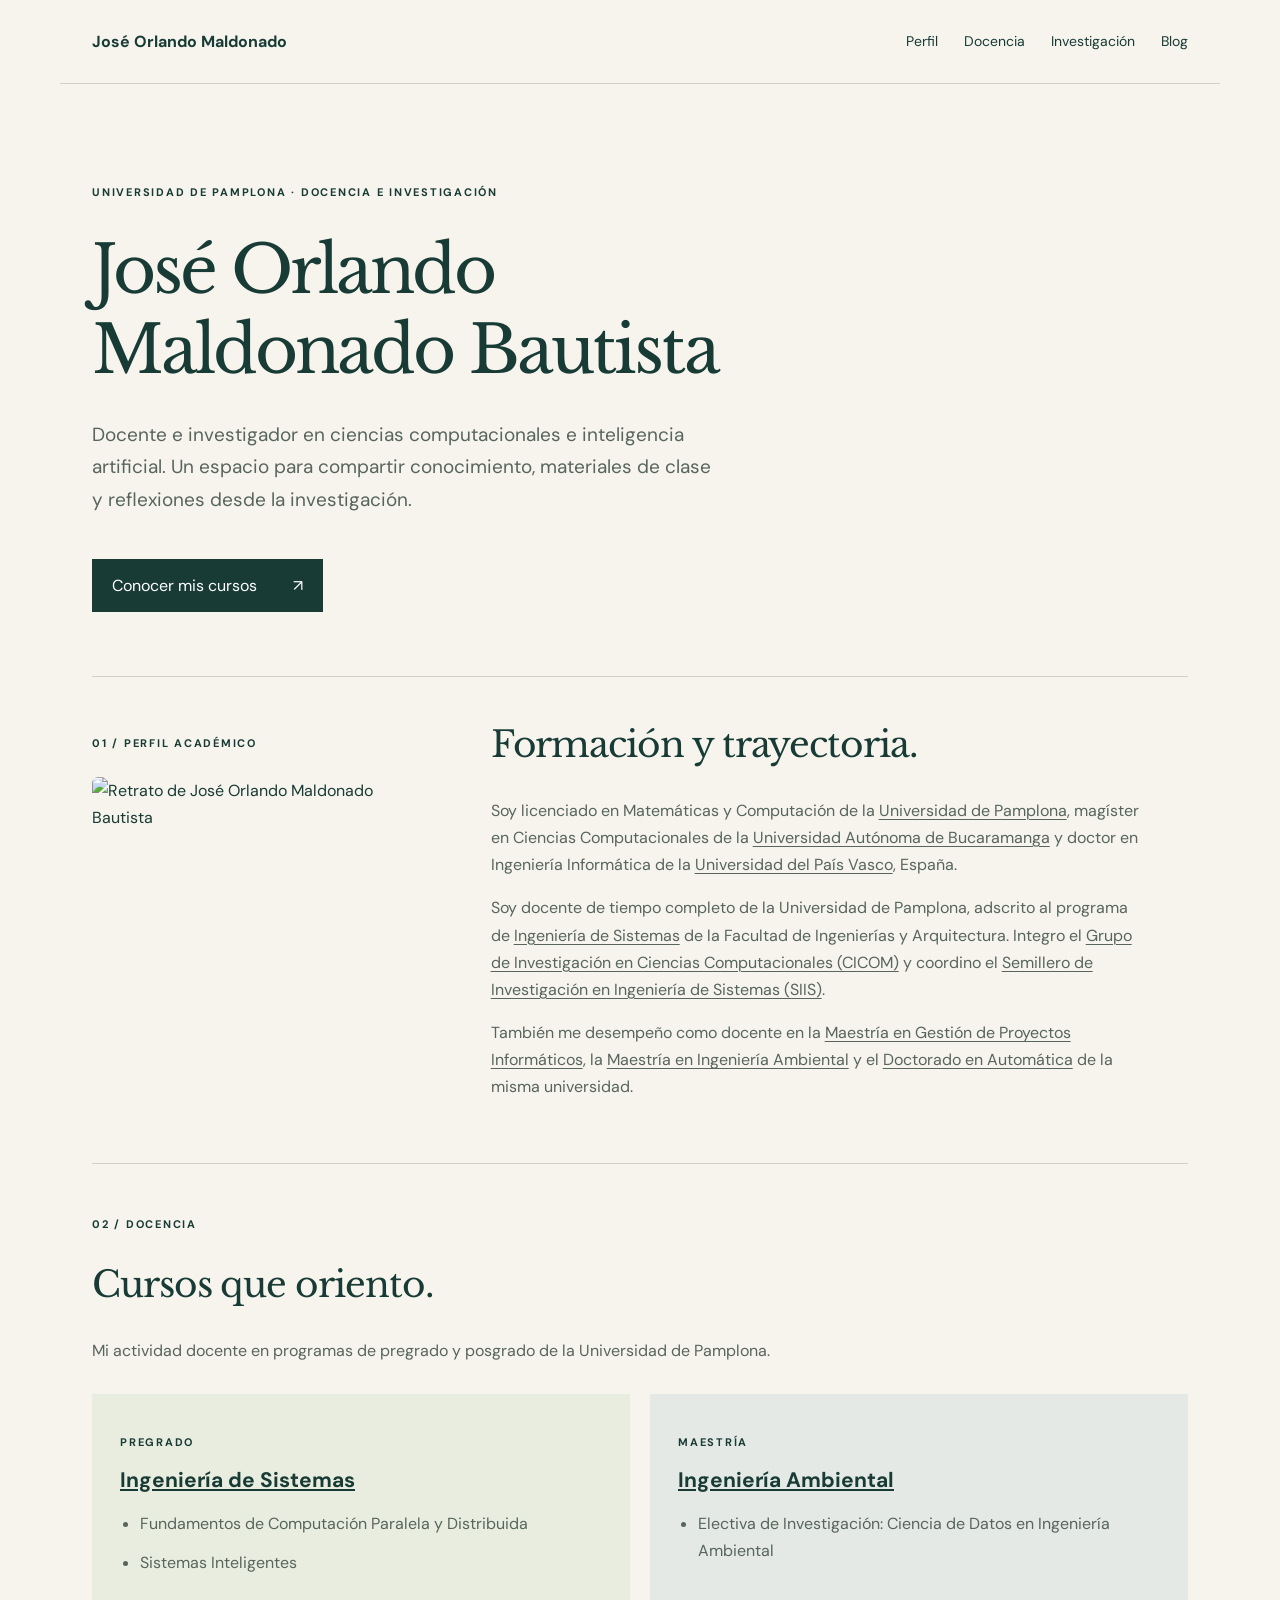
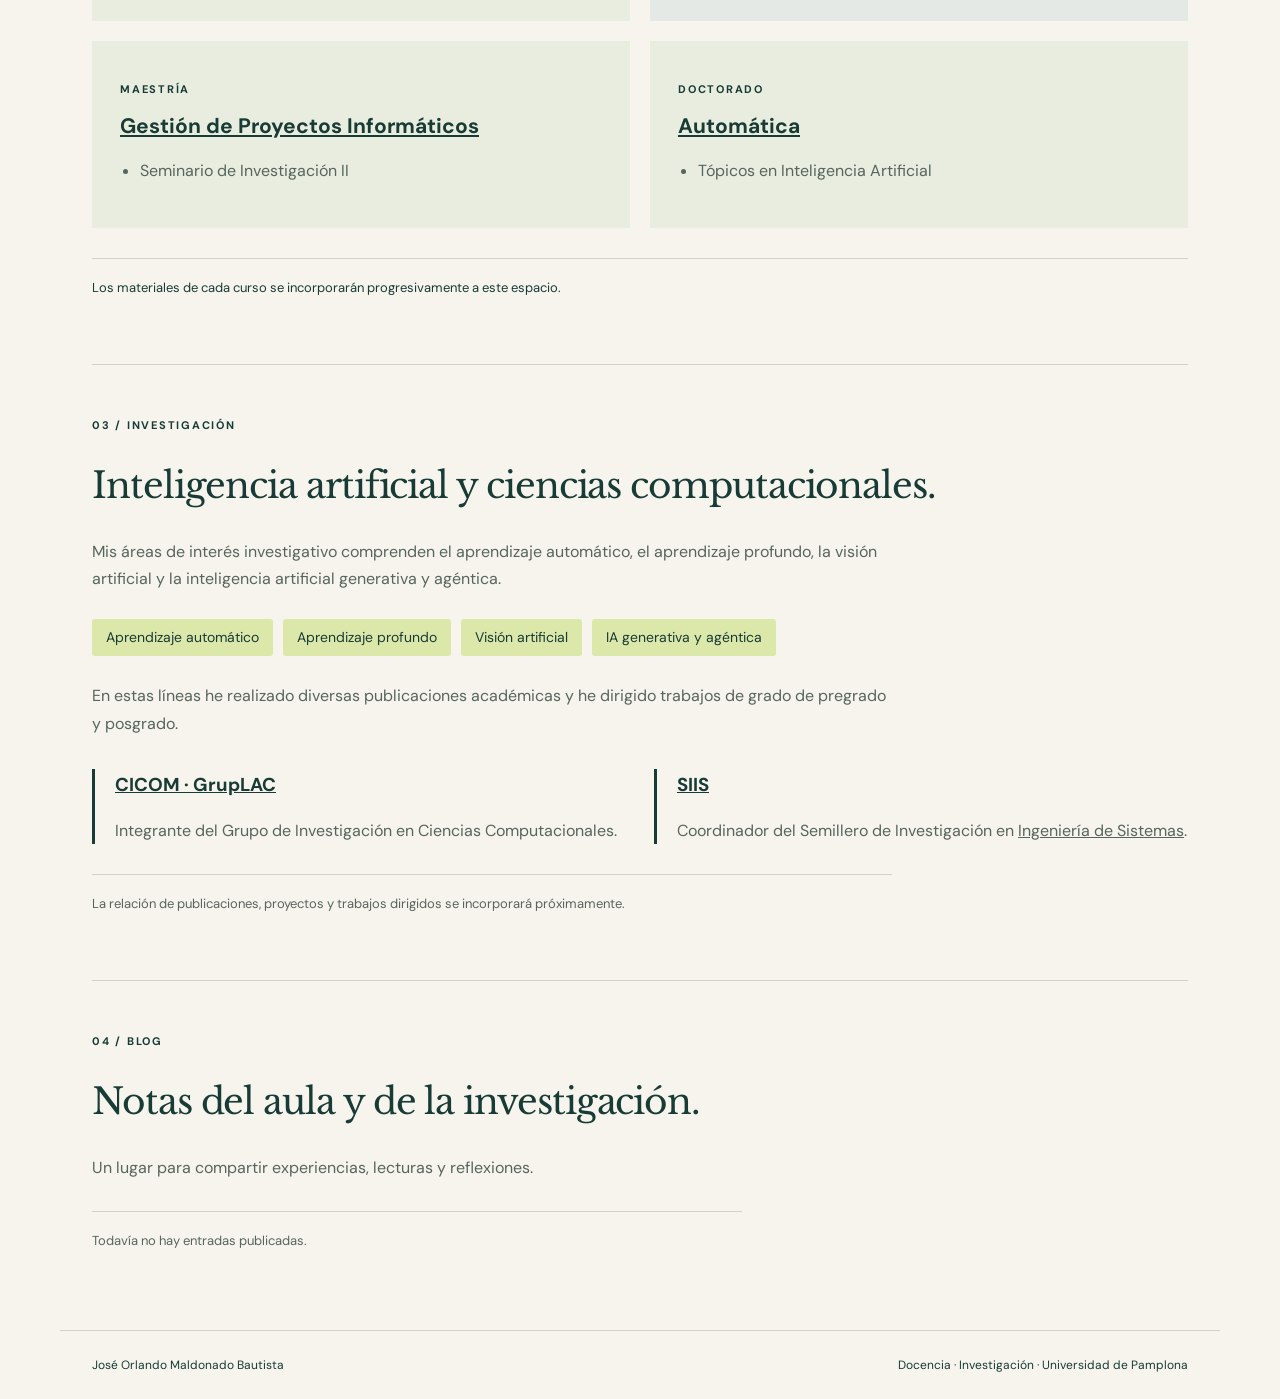
==== index.html @ c0c658d8 "Publicar versión inicial de la web académica" ====
<!doctype html>
<html lang="es">
<head>
  <meta charset="utf-8">
  <meta name="viewport" content="width=device-width, initial-scale=1">
  <meta name="description" content="José Orlando Maldonado Bautista. Docencia e investigación en ciencias computacionales e inteligencia artificial en la Universidad de Pamplona.">
  <title>José Orlando Maldonado Bautista · Docencia e investigación</title>
  <link rel="stylesheet" href="styles.css">
</head>
<body>
  <header class="top"><a class="brand" href="#inicio">José Orlando Maldonado</a><nav aria-label="Principal"><a href="#perfil">Perfil</a><a href="#docencia">Docencia</a><a href="#investigacion">Investigación</a><a href="#blog">Blog</a></nav></header>
  <main>
    <section class="hero" id="inicio">
      <p class="eyebrow">UNIVERSIDAD DE PAMPLONA · DOCENCIA E INVESTIGACIÓN</p>
      <h1>José Orlando<br>Maldonado Bautista</h1>
      <p class="intro">Docente e investigador en ciencias computacionales e inteligencia artificial. Un espacio para compartir conocimiento, materiales de clase y reflexiones desde la investigación.</p>
      <a class="button" href="#docencia">Conocer mis cursos <span aria-hidden="true">↗</span></a>
    </section>
    <section id="perfil" class="profile">
      <div class="profile-aside"><p class="eyebrow">01 / PERFIL ACADÉMICO</p><img class="portrait" src="assets/jose-orlando-maldonado.jpg" alt="Retrato de José Orlando Maldonado Bautista" width="360" height="360"></div>
      <div>
        <h2>Formación y trayectoria.</h2>
        <p>Soy licenciado en Matemáticas y Computación de la <a href="https://www.unipamplona.edu.co/">Universidad de Pamplona</a>, magíster en Ciencias Computacionales de la <a href="https://unab.edu.co/">Universidad Autónoma de Bucaramanga</a> y doctor en Ingeniería Informática de la <a href="https://www.ehu.eus/es/home">Universidad del País Vasco</a>, España.</p>
        <p>Soy docente de tiempo completo de la Universidad de Pamplona, adscrito al programa de <a href="https://www.unipamplona.edu.co/ingsistemas">Ingeniería de Sistemas</a> de la Facultad de Ingenierías y Arquitectura. Integro el <a href="https://scienti.minciencias.gov.co/gruplac/jsp/visualiza/visualizagr.jsp?nro=00000000002627">Grupo de Investigación en Ciencias Computacionales (CICOM)</a> y coordino el <a href="https://www.unipamplona.edu.co/unipamplona/portalIG/home_77/recursos/01general/09072024/02_semilleros_de_investigacion.jsp">Semillero de Investigación en Ingeniería de Sistemas (SIIS)</a>.</p>
        <p>También me desempeño como docente en la <a href="https://www.unipamplona.edu.co/unipamplona/portalIG/home_196/publicacion/publicado/index.htm">Maestría en Gestión de Proyectos Informáticos</a>, la <a href="https://www.unipamplona.edu.co/unipamplona/portalIG/home_140/publicacion/publicado/index.htm">Maestría en Ingeniería Ambiental</a> y el <a href="https://www.unipamplona.edu.co/doctoradoautomatica/">Doctorado en Automática</a> de la misma universidad.</p>
      </div>
    </section>
    <section id="docencia" class="teaching">
      <p class="eyebrow">02 / DOCENCIA</p>
      <h2>Cursos que oriento.</h2>
      <p class="section-intro">Mi actividad docente en programas de pregrado y posgrado de la Universidad de Pamplona.</p>
      <div class="course-grid">
        <article><p class="eyebrow">PREGRADO</p><h3><a href="https://www.unipamplona.edu.co/ingsistemas">Ingeniería de Sistemas</a></h3><ul><li>Fundamentos de Computación Paralela y Distribuida</li><li>Sistemas Inteligentes</li></ul></article>
        <article><p class="eyebrow">MAESTRÍA</p><h3><a href="https://www.unipamplona.edu.co/unipamplona/portalIG/home_140/publicacion/publicado/index.htm">Ingeniería Ambiental</a></h3><ul><li>Electiva de Investigación: Ciencia de Datos en Ingeniería Ambiental</li></ul></article>
        <article><p class="eyebrow">MAESTRÍA</p><h3><a href="https://www.unipamplona.edu.co/unipamplona/portalIG/home_196/publicacion/publicado/index.htm">Gestión de Proyectos Informáticos</a></h3><ul><li>Seminario de Investigación II</li></ul></article>
        <article><p class="eyebrow">DOCTORADO</p><h3><a href="https://www.unipamplona.edu.co/doctoradoautomatica/">Automática</a></h3><ul><li>Tópicos en Inteligencia Artificial</li></ul></article>
      </div>
      <p class="pending">Los materiales de cada curso se incorporarán progresivamente a este espacio.</p>
    </section>
    <section id="investigacion" class="research">
      <p class="eyebrow">03 / INVESTIGACIÓN</p>
      <h2>Inteligencia artificial y ciencias computacionales.</h2>
      <p class="section-intro">Mis áreas de interés investigativo comprenden el aprendizaje automático, el aprendizaje profundo, la visión artificial y la inteligencia artificial generativa y agéntica.</p>
      <ul class="topics" aria-label="Áreas de interés"><li>Aprendizaje automático</li><li>Aprendizaje profundo</li><li>Visión artificial</li><li>IA generativa y agéntica</li></ul>
      <p>En estas líneas he realizado diversas publicaciones académicas y he dirigido trabajos de grado de pregrado y posgrado.</p>
      <div class="research-groups"><div><h3><a href="https://scienti.minciencias.gov.co/gruplac/jsp/visualiza/visualizagr.jsp?nro=00000000002627">CICOM · GrupLAC</a></h3><p>Integrante del Grupo de Investigación en Ciencias Computacionales.</p></div><div><h3><a href="https://www.unipamplona.edu.co/unipamplona/portalIG/home_77/recursos/01general/09072024/02_semilleros_de_investigacion.jsp">SIIS</a></h3><p>Coordinador del Semillero de Investigación en <a href="https://www.unipamplona.edu.co/ingsistemas">Ingeniería de Sistemas</a>.</p></div></div>
      <p class="pending">La relación de publicaciones, proyectos y trabajos dirigidos se incorporará próximamente.</p>
    </section>
    <section id="blog" class="journal"><p class="eyebrow">04 / BLOG</p><h2>Notas del aula y de la investigación.</h2><p>Un lugar para compartir experiencias, lecturas y reflexiones.</p><p class="pending">Todavía no hay entradas publicadas.</p></section>
  </main>
  <footer>José Orlando Maldonado Bautista <span>Docencia · Investigación · Universidad de Pamplona</span></footer>
</body>
</html>
---- styles.css ----
@import url('https://fonts.googleapis.com/css2?family=DM+Sans:wght@400;500;600;700&family=Libre+Baskerville:wght@400;700&display=swap');
:root{color-scheme:light;--paper:#f6f4ed;--ink:#183b36;--muted:#57655d;--line:#ced3c7;--accent:#dce8aa}*{box-sizing:border-box}html{scroll-behavior:smooth;scroll-padding-top:2rem}body{margin:0;background:var(--paper);color:var(--ink);font-family:'DM Sans',sans-serif;line-height:1.7}.top,main,footer{max-width:1160px;margin:auto}.top{padding:28px 32px;display:flex;justify-content:space-between;align-items:center;border-bottom:1px solid var(--line);gap:24px}.brand{font-weight:700;text-decoration:none}a{color:inherit}nav{display:flex;gap:26px;flex-wrap:wrap}nav a{text-decoration:none;font-size:14px}nav a:hover{text-decoration:underline}main{padding:0 32px}.hero{padding:88px 0 64px;max-width:920px}.eyebrow{font-size:11px;letter-spacing:.16em;font-weight:700}h1,h2{font-family:'Libre Baskerville',Georgia,serif;font-weight:400;line-height:1.22}h1{font-size:clamp(38px,5.5vw,66px);letter-spacing:-.045em;margin:28px 0}h2{font-size:clamp(25px,3vw,36px);letter-spacing:-.03em}.intro{max-width:620px;font-size:19px;color:var(--muted)}.button{display:inline-flex;gap:36px;background:var(--ink);color:white;padding:13px 20px;text-decoration:none;margin-top:24px}.button:hover{background:#2e584b}.draft{font-size:12px;color:var(--muted);margin-top:28px}.profile{display:grid;grid-template-columns:1fr 2fr;gap:50px;border-top:1px solid var(--line);padding:46px 0}.profile h2{margin-top:0}.profile p:not(.eyebrow),article p:not(.eyebrow),.journal>p:not(.eyebrow){color:var(--muted);max-width:650px}.areas{display:grid;grid-template-columns:1fr 1fr;gap:24px;padding:18px 0 52px}article{padding:32px;background:#e9eddf;scroll-margin-top:24px}article:nth-child(2){background:#e4e9e5}.pending{font-size:13px;border-top:1px solid var(--line);padding-top:18px;margin-top:30px}.journal{border-top:1px solid var(--line);padding:40px 0 64px}footer{padding:24px 32px;border-top:1px solid var(--line);font-size:12px;display:flex;justify-content:space-between;gap:20px}a:focus-visible{outline:3px solid #8f9e45;outline-offset:5px}@media(max-width:650px){.top{align-items:flex-start;flex-direction:column;padding:22px}main{padding:0 22px}nav{gap:18px}.hero{padding:50px 0}.profile,.areas{grid-template-columns:1fr;gap:20px}.profile{padding:30px 0}.profile h2{margin-top:0}article{padding:25px}footer{padding:22px;flex-direction:column}}

.teaching,.research{border-top:1px solid var(--line);padding:40px 0 52px}.section-intro{max-width:760px;color:var(--muted)}.course-grid{display:grid;grid-template-columns:1fr 1fr;gap:20px;margin-top:30px}.course-grid article{padding:28px}.course-grid h3{font-size:21px;line-height:1.35;margin:14px 0}.course-grid ul{padding-left:20px;color:var(--muted)}.course-grid li+li{margin-top:12px}.topics{display:flex;flex-wrap:wrap;gap:10px;list-style:none;padding:0;margin:26px 0}.topics li{padding:7px 14px;background:var(--accent);font-size:14px;border-radius:3px}.research>p:not(.eyebrow){color:var(--muted);max-width:800px}.research-groups{display:grid;grid-template-columns:1fr 1fr;gap:28px;margin-top:32px}.research-groups>div{border-left:3px solid var(--ink);padding-left:20px}.research-groups h3{margin:0}.research-groups p{color:var(--muted);margin-bottom:0}@media(max-width:650px){.course-grid,.research-groups{grid-template-columns:1fr}.course-grid article{padding:24px}}@media(prefers-reduced-motion:reduce){html{scroll-behavior:auto}}

.portrait{display:block;width:100%;max-width:300px;height:auto;aspect-ratio:1;object-fit:cover;border-radius:6px;margin-top:24px}.profile a{text-decoration-thickness:1px;text-underline-offset:3px}.profile a:hover{color:#52652c}@media(max-width:650px){.portrait{max-width:240px}}
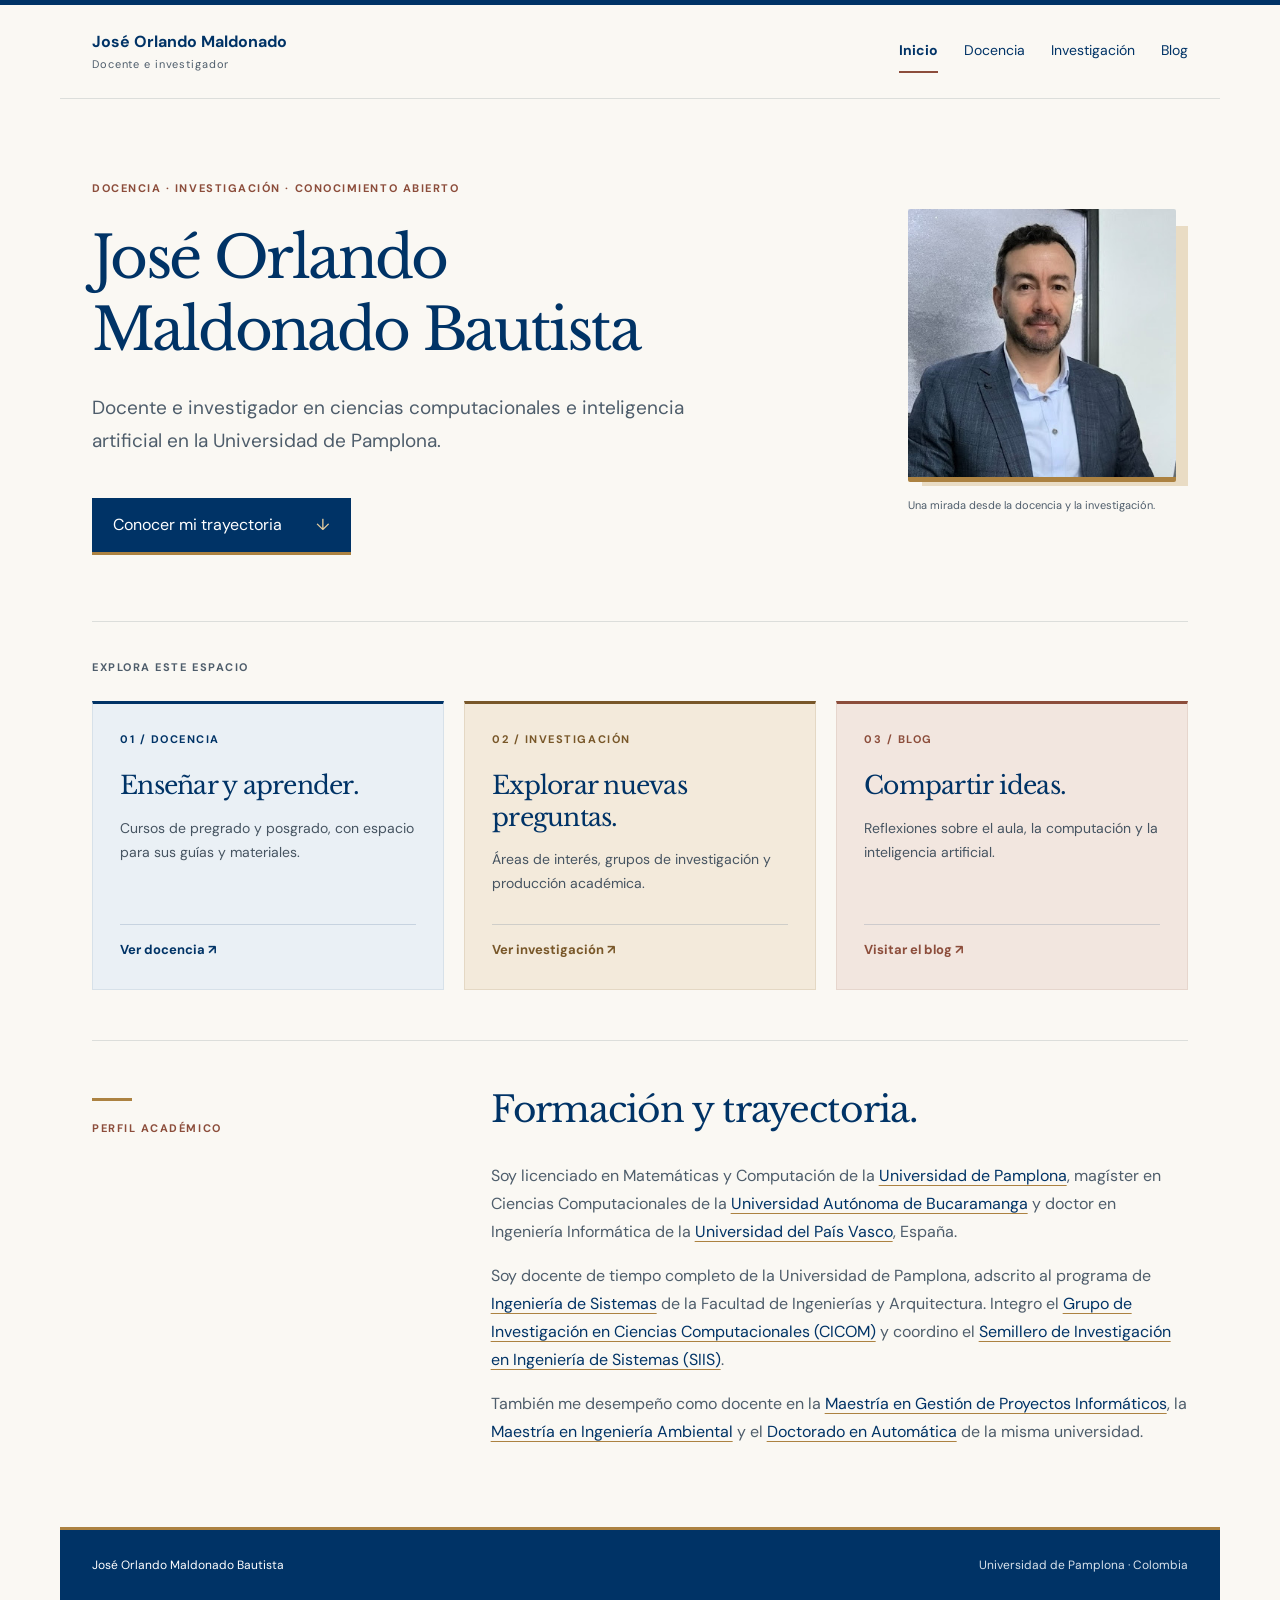
==== commit c1e7a0ef: "Publicar diseño académico azul y páginas de docencia, investigación y blog" ====
--- a/index.html
+++ b/index.html
@@ -1,56 +1,9 @@
-<!doctype html>
-<html lang="es">
-<head>
-  <meta charset="utf-8">
-  <meta name="viewport" content="width=device-width, initial-scale=1">
-  <meta name="description" content="José Orlando Maldonado Bautista. Docencia e investigación en ciencias computacionales e inteligencia artificial en la Universidad de Pamplona.">
-  <title>José Orlando Maldonado Bautista · Docencia e investigación</title>
-  <link rel="stylesheet" href="styles.css">
-</head>
-<body>
-  <header class="top"><a class="brand" href="#inicio">José Orlando Maldonado</a><nav aria-label="Principal"><a href="#perfil">Perfil</a><a href="#docencia">Docencia</a><a href="#investigacion">Investigación</a><a href="#blog">Blog</a></nav></header>
-  <main>
-    <section class="hero" id="inicio">
-      <p class="eyebrow">UNIVERSIDAD DE PAMPLONA · DOCENCIA E INVESTIGACIÓN</p>
-      <h1>José Orlando<br>Maldonado Bautista</h1>
-      <p class="intro">Docente e investigador en ciencias computacionales e inteligencia artificial. Un espacio para compartir conocimiento, materiales de clase y reflexiones desde la investigación.</p>
-      <a class="button" href="#docencia">Conocer mis cursos <span aria-hidden="true">↗</span></a>
-    </section>
-    <section id="perfil" class="profile">
-      <div class="profile-aside"><p class="eyebrow">01 / PERFIL ACADÉMICO</p><img class="portrait" src="assets/jose-orlando-maldonado.jpg" alt="Retrato de José Orlando Maldonado Bautista" width="360" height="360"></div>
+<!doctype html><html lang="es"><head><meta charset="utf-8"><meta name="viewport" content="width=device-width, initial-scale=1"><meta name="description" content="Inicio - José Orlando Maldonado Bautista, Universidad de Pamplona."><title>Inicio · José Orlando Maldonado Bautista</title><link rel="stylesheet" href="styles.css"></head><body><a class="skip" href="#contenido">Saltar al contenido</a><header class="top"><a class="brand" href="index.html">José Orlando Maldonado<span>Docente e investigador</span></a><nav aria-label="Principal"><a href="index.html" aria-current="page">Inicio</a><a href="docencia.html">Docencia</a><a href="investigacion.html">Investigación</a><a href="blog.html">Blog</a></nav></header><main id="contenido"><section class="home-hero"><div><p class="eyebrow">DOCENCIA · INVESTIGACIÓN · CONOCIMIENTO ABIERTO</p><h1>José Orlando<br>Maldonado Bautista</h1><p class="intro">Docente e investigador en ciencias computacionales e inteligencia artificial en la Universidad de Pamplona.</p><a class="button" href="#perfil">Conocer mi trayectoria <span aria-hidden="true">↓</span></a></div><figure class="hero-photo"><img src="assets/jose-orlando-maldonado.jpg" width="360" height="360" alt="José Orlando Maldonado Bautista"><figcaption>Una mirada desde la docencia y la investigación.</figcaption></figure></section><section class="explore"><p class="eyebrow">EXPLORA ESTE ESPACIO</p><div class="entry-grid"><a class="entry-card" href="docencia.html"><span class="eyebrow">01 / DOCENCIA</span><h2>Enseñar y aprender.</h2><p>Cursos de pregrado y posgrado, con espacio para sus guías y materiales.</p><span class="card-link">Ver docencia ↗</span></a><a class="entry-card" href="investigacion.html"><span class="eyebrow">02 / INVESTIGACIÓN</span><h2>Explorar nuevas preguntas.</h2><p>Áreas de interés, grupos de investigación y producción académica.</p><span class="card-link">Ver investigación ↗</span></a><a class="entry-card" href="blog.html"><span class="eyebrow">03 / BLOG</span><h2>Compartir ideas.</h2><p>Reflexiones sobre el aula, la computación y la inteligencia artificial.</p><span class="card-link">Visitar el blog ↗</span></a></div></section><section id="perfil" class="profile">
+      <p class="eyebrow">PERFIL ACADÉMICO</p>
       <div>
         <h2>Formación y trayectoria.</h2>
         <p>Soy licenciado en Matemáticas y Computación de la <a href="https://www.unipamplona.edu.co/">Universidad de Pamplona</a>, magíster en Ciencias Computacionales de la <a href="https://unab.edu.co/">Universidad Autónoma de Bucaramanga</a> y doctor en Ingeniería Informática de la <a href="https://www.ehu.eus/es/home">Universidad del País Vasco</a>, España.</p>
         <p>Soy docente de tiempo completo de la Universidad de Pamplona, adscrito al programa de <a href="https://www.unipamplona.edu.co/ingsistemas">Ingeniería de Sistemas</a> de la Facultad de Ingenierías y Arquitectura. Integro el <a href="https://scienti.minciencias.gov.co/gruplac/jsp/visualiza/visualizagr.jsp?nro=00000000002627">Grupo de Investigación en Ciencias Computacionales (CICOM)</a> y coordino el <a href="https://www.unipamplona.edu.co/unipamplona/portalIG/home_77/recursos/01general/09072024/02_semilleros_de_investigacion.jsp">Semillero de Investigación en Ingeniería de Sistemas (SIIS)</a>.</p>
         <p>También me desempeño como docente en la <a href="https://www.unipamplona.edu.co/unipamplona/portalIG/home_196/publicacion/publicado/index.htm">Maestría en Gestión de Proyectos Informáticos</a>, la <a href="https://www.unipamplona.edu.co/unipamplona/portalIG/home_140/publicacion/publicado/index.htm">Maestría en Ingeniería Ambiental</a> y el <a href="https://www.unipamplona.edu.co/doctoradoautomatica/">Doctorado en Automática</a> de la misma universidad.</p>
       </div>
-    </section>
-    <section id="docencia" class="teaching">
-      <p class="eyebrow">02 / DOCENCIA</p>
-      <h2>Cursos que oriento.</h2>
-      <p class="section-intro">Mi actividad docente en programas de pregrado y posgrado de la Universidad de Pamplona.</p>
-      <div class="course-grid">
-        <article><p class="eyebrow">PREGRADO</p><h3><a href="https://www.unipamplona.edu.co/ingsistemas">Ingeniería de Sistemas</a></h3><ul><li>Fundamentos de Computación Paralela y Distribuida</li><li>Sistemas Inteligentes</li></ul></article>
-        <article><p class="eyebrow">MAESTRÍA</p><h3><a href="https://www.unipamplona.edu.co/unipamplona/portalIG/home_140/publicacion/publicado/index.htm">Ingeniería Ambiental</a></h3><ul><li>Electiva de Investigación: Ciencia de Datos en Ingeniería Ambiental</li></ul></article>
-        <article><p class="eyebrow">MAESTRÍA</p><h3><a href="https://www.unipamplona.edu.co/unipamplona/portalIG/home_196/publicacion/publicado/index.htm">Gestión de Proyectos Informáticos</a></h3><ul><li>Seminario de Investigación II</li></ul></article>
-        <article><p class="eyebrow">DOCTORADO</p><h3><a href="https://www.unipamplona.edu.co/doctoradoautomatica/">Automática</a></h3><ul><li>Tópicos en Inteligencia Artificial</li></ul></article>
-      </div>
-      <p class="pending">Los materiales de cada curso se incorporarán progresivamente a este espacio.</p>
-    </section>
-    <section id="investigacion" class="research">
-      <p class="eyebrow">03 / INVESTIGACIÓN</p>
-      <h2>Inteligencia artificial y ciencias computacionales.</h2>
-      <p class="section-intro">Mis áreas de interés investigativo comprenden el aprendizaje automático, el aprendizaje profundo, la visión artificial y la inteligencia artificial generativa y agéntica.</p>
-      <ul class="topics" aria-label="Áreas de interés"><li>Aprendizaje automático</li><li>Aprendizaje profundo</li><li>Visión artificial</li><li>IA generativa y agéntica</li></ul>
-      <p>En estas líneas he realizado diversas publicaciones académicas y he dirigido trabajos de grado de pregrado y posgrado.</p>
-      <div class="research-groups"><div><h3><a href="https://scienti.minciencias.gov.co/gruplac/jsp/visualiza/visualizagr.jsp?nro=00000000002627">CICOM · GrupLAC</a></h3><p>Integrante del Grupo de Investigación en Ciencias Computacionales.</p></div><div><h3><a href="https://www.unipamplona.edu.co/unipamplona/portalIG/home_77/recursos/01general/09072024/02_semilleros_de_investigacion.jsp">SIIS</a></h3><p>Coordinador del Semillero de Investigación en <a href="https://www.unipamplona.edu.co/ingsistemas">Ingeniería de Sistemas</a>.</p></div></div>
-      <p class="pending">La relación de publicaciones, proyectos y trabajos dirigidos se incorporará próximamente.</p>
-    </section>
-    <section id="blog" class="journal"><p class="eyebrow">04 / BLOG</p><h2>Notas del aula y de la investigación.</h2><p>Un lugar para compartir experiencias, lecturas y reflexiones.</p><p class="pending">Todavía no hay entradas publicadas.</p></section>
-  </main>
-  <footer>José Orlando Maldonado Bautista <span>Docencia · Investigación · Universidad de Pamplona</span></footer>
-</body>
-</html>
-
-
-
+    </section></main><footer><span>José Orlando Maldonado Bautista</span><span>Universidad de Pamplona · Colombia</span></footer></body></html>
--- a/styles.css
+++ b/styles.css
@@ -1,6 +1,89 @@
 @import url('https://fonts.googleapis.com/css2?family=DM+Sans:wght@400;500;600;700&family=Libre+Baskerville:wght@400;700&display=swap');
-:root{color-scheme:light;--paper:#f6f4ed;--ink:#183b36;--muted:#57655d;--line:#ced3c7;--accent:#dce8aa}*{box-sizing:border-box}html{scroll-behavior:smooth;scroll-padding-top:2rem}body{margin:0;background:var(--paper);color:var(--ink);font-family:'DM Sans',sans-serif;line-height:1.7}.top,main,footer{max-width:1160px;margin:auto}.top{padding:28px 32px;display:flex;justify-content:space-between;align-items:center;border-bottom:1px solid var(--line);gap:24px}.brand{font-weight:700;text-decoration:none}a{color:inherit}nav{display:flex;gap:26px;flex-wrap:wrap}nav a{text-decoration:none;font-size:14px}nav a:hover{text-decoration:underline}main{padding:0 32px}.hero{padding:88px 0 64px;max-width:920px}.eyebrow{font-size:11px;letter-spacing:.16em;font-weight:700}h1,h2{font-family:'Libre Baskerville',Georgia,serif;font-weight:400;line-height:1.22}h1{font-size:clamp(38px,5.5vw,66px);letter-spacing:-.045em;margin:28px 0}h2{font-size:clamp(25px,3vw,36px);letter-spacing:-.03em}.intro{max-width:620px;font-size:19px;color:var(--muted)}.button{display:inline-flex;gap:36px;background:var(--ink);color:white;padding:13px 20px;text-decoration:none;margin-top:24px}.button:hover{background:#2e584b}.draft{font-size:12px;color:var(--muted);margin-top:28px}.profile{display:grid;grid-template-columns:1fr 2fr;gap:50px;border-top:1px solid var(--line);padding:46px 0}.profile h2{margin-top:0}.profile p:not(.eyebrow),article p:not(.eyebrow),.journal>p:not(.eyebrow){color:var(--muted);max-width:650px}.areas{display:grid;grid-template-columns:1fr 1fr;gap:24px;padding:18px 0 52px}article{padding:32px;background:#e9eddf;scroll-margin-top:24px}article:nth-child(2){background:#e4e9e5}.pending{font-size:13px;border-top:1px solid var(--line);padding-top:18px;margin-top:30px}.journal{border-top:1px solid var(--line);padding:40px 0 64px}footer{padding:24px 32px;border-top:1px solid var(--line);font-size:12px;display:flex;justify-content:space-between;gap:20px}a:focus-visible{outline:3px solid #8f9e45;outline-offset:5px}@media(max-width:650px){.top{align-items:flex-start;flex-direction:column;padding:22px}main{padding:0 22px}nav{gap:18px}.hero{padding:50px 0}.profile,.areas{grid-template-columns:1fr;gap:20px}.profile{padding:30px 0}.profile h2{margin-top:0}article{padding:25px}footer{padding:22px;flex-direction:column}}
-
-.teaching,.research{border-top:1px solid var(--line);padding:40px 0 52px}.section-intro{max-width:760px;color:var(--muted)}.course-grid{display:grid;grid-template-columns:1fr 1fr;gap:20px;margin-top:30px}.course-grid article{padding:28px}.course-grid h3{font-size:21px;line-height:1.35;margin:14px 0}.course-grid ul{padding-left:20px;color:var(--muted)}.course-grid li+li{margin-top:12px}.topics{display:flex;flex-wrap:wrap;gap:10px;list-style:none;padding:0;margin:26px 0}.topics li{padding:7px 14px;background:var(--accent);font-size:14px;border-radius:3px}.research>p:not(.eyebrow){color:var(--muted);max-width:800px}.research-groups{display:grid;grid-template-columns:1fr 1fr;gap:28px;margin-top:32px}.research-groups>div{border-left:3px solid var(--ink);padding-left:20px}.research-groups h3{margin:0}.research-groups p{color:var(--muted);margin-bottom:0}@media(max-width:650px){.course-grid,.research-groups{grid-template-columns:1fr}.course-grid article{padding:24px}}@media(prefers-reduced-motion:reduce){html{scroll-behavior:auto}}
-
-.portrait{display:block;width:100%;max-width:300px;height:auto;aspect-ratio:1;object-fit:cover;border-radius:6px;margin-top:24px}.profile a{text-decoration-thickness:1px;text-underline-offset:3px}.profile a:hover{color:#52652c}@media(max-width:650px){.portrait{max-width:240px}}
+:root{color-scheme:light;--paper:#faf8f3;--ink:#003366;--muted:#4e5d6b;--line:#dcdedb;--accent:#efe4ce;--gold:#ac8241;--terracotta:#8c4d3b;--surface:#ffffff;--pale-blue:#eaf0f5;--pale-sand:#f3eadb;--pale-clay:#f2e6df}
+*{box-sizing:border-box}
+html{scroll-behavior:smooth;scroll-padding-top:28px}
+body{margin:0;background:var(--paper);color:var(--ink);font-family:'DM Sans',sans-serif;line-height:1.75;border-top:5px solid var(--ink)}
+.top,main,footer{max-width:1160px;margin:auto}
+.top{padding:25px 32px;display:flex;justify-content:space-between;align-items:center;gap:28px;border-bottom:1px solid var(--line)}
+a{color:inherit}
+.brand{font-weight:700;text-decoration:none;line-height:1.45}
+.brand span{display:block;font-size:11px;font-weight:400;letter-spacing:.08em;color:var(--muted);margin-top:4px}
+nav{display:flex;gap:26px;flex-wrap:wrap}
+nav a{font-size:14px;text-decoration:none;padding:8px 0;border-bottom:2px solid transparent}
+nav a[aria-current=page]{border-bottom-color:var(--terracotta);font-weight:700}
+nav a:hover{color:var(--terracotta);border-bottom-color:var(--terracotta)}
+main{padding:0 32px}
+h1,h2{font-family:'Libre Baskerville',Georgia,serif;font-weight:400;line-height:1.25}
+h1{font-size:clamp(38px,5vw,58px);letter-spacing:-.045em;margin:24px 0}
+h2{font-size:clamp(26px,3vw,36px);letter-spacing:-.03em}
+h3{line-height:1.4}
+.eyebrow{font-size:11px;letter-spacing:.14em;font-weight:700;line-height:1.6;color:var(--terracotta)}
+.intro{max-width:620px;font-size:19px;color:var(--muted)}
+.button{display:inline-flex;align-items:center;gap:34px;background:var(--ink);color:#fff;padding:13px 21px;text-decoration:none;margin-top:22px;border-bottom:3px solid var(--gold);transition:background .15s}
+.button:hover{background:#174d80}
+.button span{color:#e8cf9f}
+a:focus-visible{outline:3px solid var(--terracotta);outline-offset:5px}
+.skip{position:absolute;left:20px;top:-100px;background:var(--ink);color:white;padding:10px;z-index:5}
+.skip:focus{top:10px}
+.home-hero{display:grid;grid-template-columns:minmax(0,1fr) 280px;gap:70px;align-items:center;padding:70px 0 66px}
+.home-hero h1{font-size:clamp(37px,4.7vw,58px)}
+.hero-photo{margin:0;position:relative;padding:0 12px 0 0}
+.hero-photo::before{content:'';position:absolute;top:17px;right:0;width:calc(100% - 14px);height:calc(100% - 46px);background:#e9dcc4;z-index:-1}
+.hero-photo img{width:100%;height:auto;display:block;border-radius:2px;border-bottom:5px solid var(--gold)}
+.hero-photo figcaption{font-size:11px;color:var(--muted);padding-top:15px;line-height:1.6}
+.explore{padding:26px 0 50px;border-top:1px solid var(--line)}
+.explore>.eyebrow{color:var(--muted)}
+.entry-grid{display:grid;grid-template-columns:repeat(3,minmax(0,1fr));gap:20px;margin-top:24px}
+.entry-card{--card-tone:var(--ink);display:flex;flex-direction:column;text-decoration:none;background:var(--pale-blue);padding:27px;border:1px solid #d7e1e9;border-top:3px solid var(--card-tone);transition:transform .15s,box-shadow .15s}
+.entry-card:nth-child(2){--card-tone:#785729;background:var(--pale-sand);border-color:#e4d8c4;border-top-color:var(--card-tone)}
+.entry-card:nth-child(3){--card-tone:var(--terracotta);background:var(--pale-clay);border-color:#e6d6cd;border-top-color:var(--card-tone)}
+.entry-card .eyebrow{color:var(--card-tone)}
+.entry-card h2{font-size:25px;margin:22px 0 14px}
+.entry-card p{font-size:14px;color:#465461;margin:0 0 28px}
+.card-link{margin-top:auto;padding-top:14px;border-top:1px solid #00336626;font-size:13px;font-weight:700;color:var(--card-tone)}
+.entry-card:hover{transform:translateY(-3px);box-shadow:0 7px 18px #0033660c}
+.profile{display:grid;grid-template-columns:1fr 2fr;gap:50px;border-top:1px solid var(--line);padding:46px 0 65px}
+.profile>.eyebrow::before{content:'';display:block;width:40px;height:3px;background:var(--gold);margin-bottom:19px}
+.profile h2{margin-top:0}
+.profile p:not(.eyebrow){color:var(--muted);max-width:700px}
+.profile a{color:var(--ink);text-decoration-color:#ac8241;text-decoration-thickness:1px;text-underline-offset:4px}
+.profile a:hover{color:var(--terracotta)}
+.breadcrumb{font-size:12px;color:var(--muted);padding:28px 0 0}
+.breadcrumb a{text-underline-offset:3px}
+.teaching,.research{padding:30px 0 48px}
+.teaching h1,.research h1,.blog-heading h1{max-width:900px}
+.section-intro{max-width:780px;font-size:18px;color:var(--muted)}
+.course-grid{display:grid;grid-template-columns:1fr 1fr;gap:22px;margin-top:34px}
+.course-grid article{padding:28px;background:var(--surface);border:1px solid var(--line);border-top:3px solid var(--ink);scroll-margin-top:24px}
+.course-grid article:nth-child(2){border-top-color:var(--gold);background:#f7f1e6}
+.course-grid article:nth-child(3){border-top-color:var(--terracotta);background:#f7efea}
+.course-grid article:nth-child(4){border-top-color:#637c88;background:#edf2f4}
+.course-grid h3{font-size:21px;margin:14px 0}
+.course-grid ul{padding-left:20px;color:var(--muted)}
+.course-grid li+li{margin-top:12px}
+.course-grid li::marker{color:var(--gold)}
+.course-grid a,.research-groups a{text-underline-offset:4px;text-decoration-thickness:1px;text-decoration-color:var(--gold)}
+.pending{font-size:13px;color:var(--muted);border-top:1px solid var(--line);padding-top:18px;margin-top:30px}
+.topics{display:flex;flex-wrap:wrap;gap:10px;list-style:none;padding:0;margin:28px 0}
+.topics li{padding:7px 14px;background:var(--pale-blue);border:1px solid #d7e1e9;font-size:14px;border-radius:2px}
+.topics li:nth-child(2){background:var(--pale-sand);border-color:#e4d8c4}
+.topics li:nth-child(3){background:var(--pale-clay);border-color:#e6d6cd}
+.research>p:not(.eyebrow){color:var(--muted);max-width:800px}
+.research-groups{display:grid;grid-template-columns:1fr 1fr;gap:22px;margin-top:34px}
+.research-groups>div{background:var(--surface);border:1px solid var(--line);border-left:3px solid var(--ink);padding:24px}
+.research-groups>div:nth-child(2){border-left-color:var(--gold)}
+.research-groups h3{margin:0}
+.research-groups p{color:var(--muted);margin-bottom:0}
+.editorial-note{border-top:1px solid var(--line);padding:28px 0 48px}
+.editorial-note h2{font-size:27px}
+.editorial-note p{color:var(--muted);max-width:720px}
+.blog-heading{padding:30px 0 44px}
+.empty-state{border:1px solid #e4d8c4;border-left:4px solid var(--gold);padding:40px;max-width:850px;margin-bottom:70px;background:var(--pale-sand)}
+.empty-state h2{font-size:30px}
+.empty-state p{max-width:650px;color:var(--muted)}
+.text-link{display:inline-block;margin-top:18px;font-size:14px;text-underline-offset:4px;text-decoration-color:var(--terracotta)}
+footer{padding:25px 32px;border-top:3px solid var(--gold);background:var(--ink);color:#fff;font-size:12px;display:flex;justify-content:space-between;gap:20px}
+footer span+span{color:#d7e2ec}
+@media(max-width:800px){.home-hero{grid-template-columns:minmax(0,1fr) 220px;gap:28px}.entry-grid{grid-template-columns:1fr}.entry-card h2{margin-top:14px}.entry-card p{margin-bottom:18px}}
+@media(max-width:650px){.top{align-items:flex-start;flex-direction:column;padding:22px;gap:20px}main{padding:0 22px}nav{gap:18px}.home-hero{grid-template-columns:1fr;padding-top:40px;gap:32px}.hero-photo{max-width:250px}.profile,.course-grid,.research-groups{grid-template-columns:1fr;gap:22px}.profile{padding:32px 0 46px}.profile>.eyebrow{margin-bottom:0}.course-grid article{padding:24px}.empty-state{padding:26px}.entry-grid{gap:14px}footer{padding:24px 22px;flex-direction:column;gap:8px}}
+@media(prefers-reduced-motion:reduce){html{scroll-behavior:auto}.entry-card,.button{transition:none}.entry-card:hover{transform:none}}
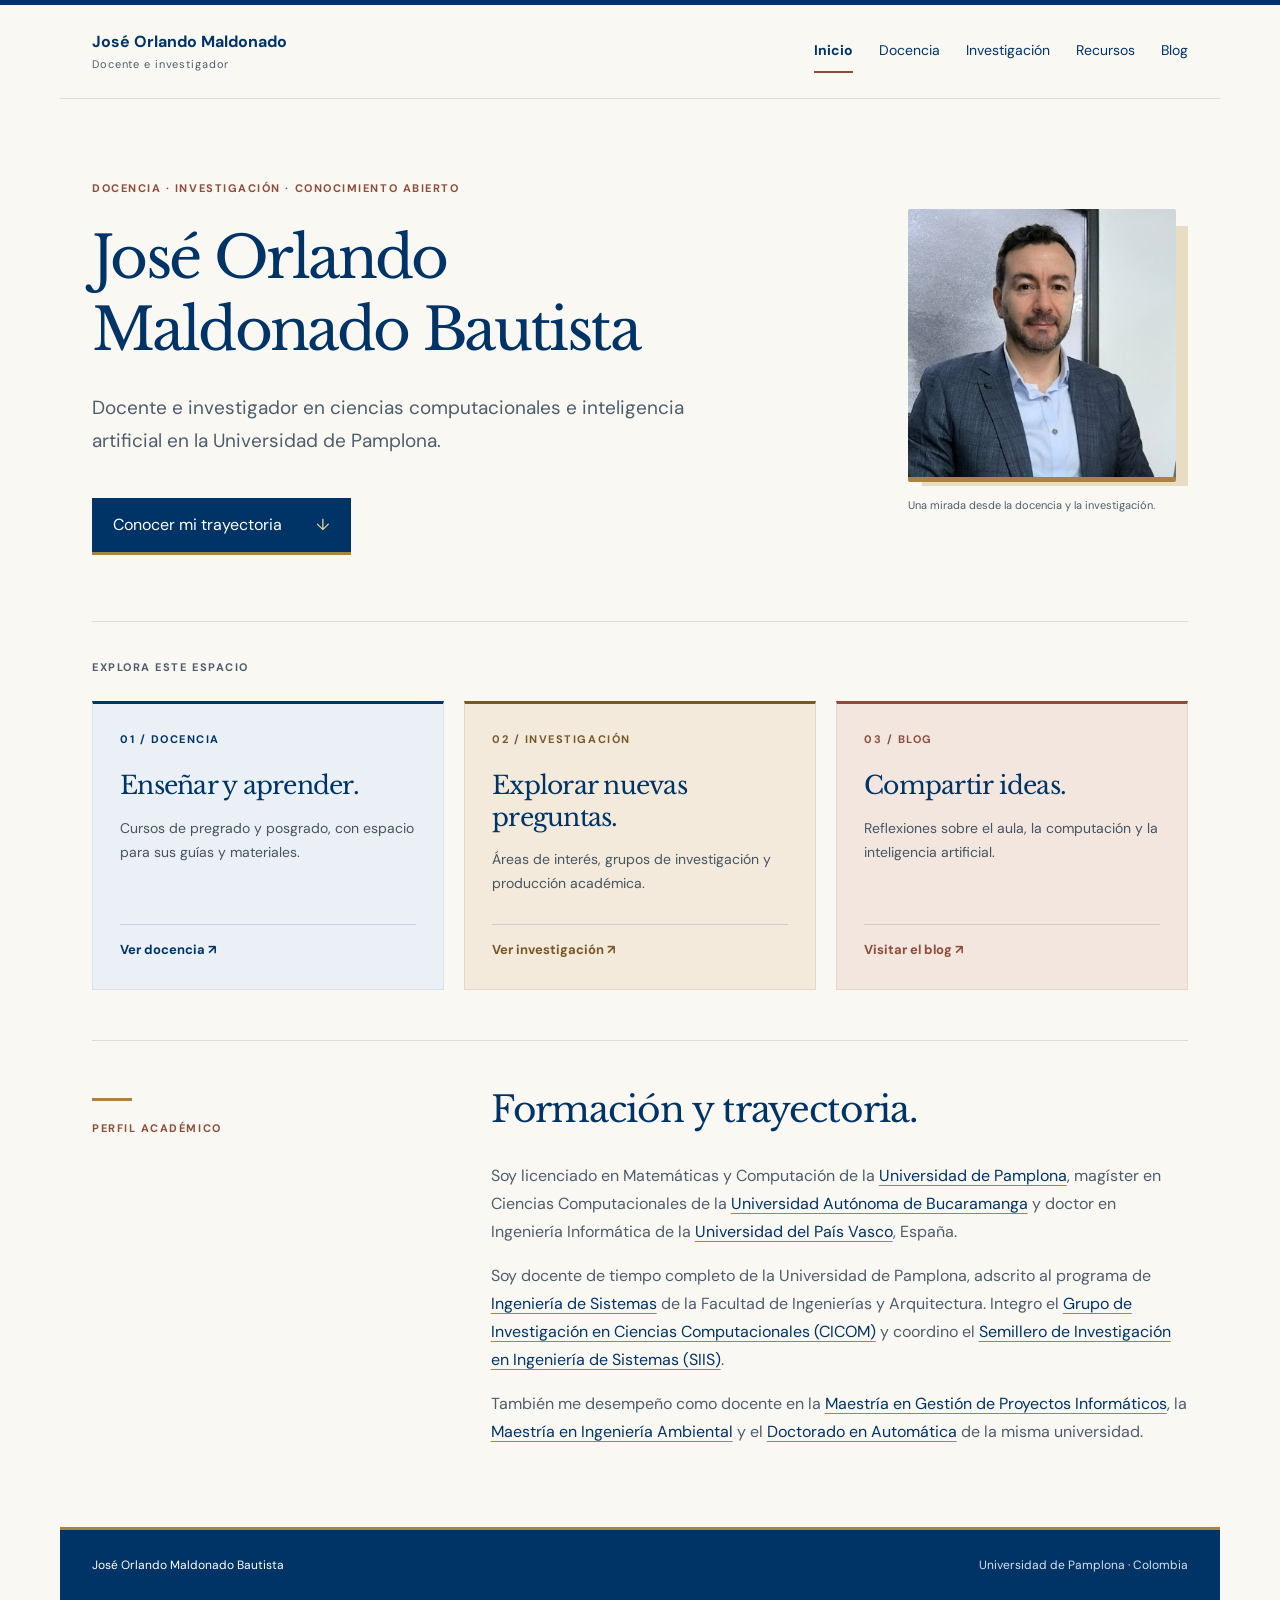
==== commit 606dd01f: "v1.1: añadir Recursos, simulador del perceptrón y bitácora del proyecto" ====
--- a/index.html
+++ b/index.html
@@ -1,4 +1,4 @@
-<!doctype html><html lang="es"><head><meta charset="utf-8"><meta name="viewport" content="width=device-width, initial-scale=1"><meta name="description" content="Inicio - José Orlando Maldonado Bautista, Universidad de Pamplona."><title>Inicio · José Orlando Maldonado Bautista</title><link rel="stylesheet" href="styles.css"></head><body><a class="skip" href="#contenido">Saltar al contenido</a><header class="top"><a class="brand" href="index.html">José Orlando Maldonado<span>Docente e investigador</span></a><nav aria-label="Principal"><a href="index.html" aria-current="page">Inicio</a><a href="docencia.html">Docencia</a><a href="investigacion.html">Investigación</a><a href="blog.html">Blog</a></nav></header><main id="contenido"><section class="home-hero"><div><p class="eyebrow">DOCENCIA · INVESTIGACIÓN · CONOCIMIENTO ABIERTO</p><h1>José Orlando<br>Maldonado Bautista</h1><p class="intro">Docente e investigador en ciencias computacionales e inteligencia artificial en la Universidad de Pamplona.</p><a class="button" href="#perfil">Conocer mi trayectoria <span aria-hidden="true">↓</span></a></div><figure class="hero-photo"><img src="assets/jose-orlando-maldonado.jpg" width="360" height="360" alt="José Orlando Maldonado Bautista"><figcaption>Una mirada desde la docencia y la investigación.</figcaption></figure></section><section class="explore"><p class="eyebrow">EXPLORA ESTE ESPACIO</p><div class="entry-grid"><a class="entry-card" href="docencia.html"><span class="eyebrow">01 / DOCENCIA</span><h2>Enseñar y aprender.</h2><p>Cursos de pregrado y posgrado, con espacio para sus guías y materiales.</p><span class="card-link">Ver docencia ↗</span></a><a class="entry-card" href="investigacion.html"><span class="eyebrow">02 / INVESTIGACIÓN</span><h2>Explorar nuevas preguntas.</h2><p>Áreas de interés, grupos de investigación y producción académica.</p><span class="card-link">Ver investigación ↗</span></a><a class="entry-card" href="blog.html"><span class="eyebrow">03 / BLOG</span><h2>Compartir ideas.</h2><p>Reflexiones sobre el aula, la computación y la inteligencia artificial.</p><span class="card-link">Visitar el blog ↗</span></a></div></section><section id="perfil" class="profile">
+<!doctype html><html lang="es"><head><meta charset="utf-8"><meta name="viewport" content="width=device-width, initial-scale=1"><meta name="description" content="Inicio - José Orlando Maldonado Bautista, Universidad de Pamplona."><title>Inicio · José Orlando Maldonado Bautista</title><link rel="stylesheet" href="styles.css"></head><body><a class="skip" href="#contenido">Saltar al contenido</a><header class="top"><a class="brand" href="index.html">José Orlando Maldonado<span>Docente e investigador</span></a><nav aria-label="Principal"><a href="index.html" aria-current="page">Inicio</a><a href="docencia.html">Docencia</a><a href="investigacion.html">Investigación</a><a href="recursos.html">Recursos</a><a href="blog.html">Blog</a></nav></header><main id="contenido"><section class="home-hero"><div><p class="eyebrow">DOCENCIA · INVESTIGACIÓN · CONOCIMIENTO ABIERTO</p><h1>José Orlando<br>Maldonado Bautista</h1><p class="intro">Docente e investigador en ciencias computacionales e inteligencia artificial en la Universidad de Pamplona.</p><a class="button" href="#perfil">Conocer mi trayectoria <span aria-hidden="true">↓</span></a></div><figure class="hero-photo"><img src="assets/jose-orlando-maldonado.jpg" width="360" height="360" alt="José Orlando Maldonado Bautista"><figcaption>Una mirada desde la docencia y la investigación.</figcaption></figure></section><section class="explore"><p class="eyebrow">EXPLORA ESTE ESPACIO</p><div class="entry-grid"><a class="entry-card" href="docencia.html"><span class="eyebrow">01 / DOCENCIA</span><h2>Enseñar y aprender.</h2><p>Cursos de pregrado y posgrado, con espacio para sus guías y materiales.</p><span class="card-link">Ver docencia ↗</span></a><a class="entry-card" href="investigacion.html"><span class="eyebrow">02 / INVESTIGACIÓN</span><h2>Explorar nuevas preguntas.</h2><p>Áreas de interés, grupos de investigación y producción académica.</p><span class="card-link">Ver investigación ↗</span></a><a class="entry-card" href="blog.html"><span class="eyebrow">03 / BLOG</span><h2>Compartir ideas.</h2><p>Reflexiones sobre el aula, la computación y la inteligencia artificial.</p><span class="card-link">Visitar el blog ↗</span></a></div></section><section id="perfil" class="profile">
       <p class="eyebrow">PERFIL ACADÉMICO</p>
       <div>
         <h2>Formación y trayectoria.</h2>
--- a/styles.css
+++ b/styles.css
@@ -87,3 +87,23 @@
 @media(max-width:800px){.home-hero{grid-template-columns:minmax(0,1fr) 220px;gap:28px}.entry-grid{grid-template-columns:1fr}.entry-card h2{margin-top:14px}.entry-card p{margin-bottom:18px}}
 @media(max-width:650px){.top{align-items:flex-start;flex-direction:column;padding:22px;gap:20px}main{padding:0 22px}nav{gap:18px}.home-hero{grid-template-columns:1fr;padding-top:40px;gap:32px}.hero-photo{max-width:250px}.profile,.course-grid,.research-groups{grid-template-columns:1fr;gap:22px}.profile{padding:32px 0 46px}.profile>.eyebrow{margin-bottom:0}.course-grid article{padding:24px}.empty-state{padding:26px}.entry-grid{gap:14px}footer{padding:24px 22px;flex-direction:column;gap:8px}}
 @media(prefers-reduced-motion:reduce){html{scroll-behavior:auto}.entry-card,.button{transition:none}.entry-card:hover{transform:none}}
+
+.resources-heading{padding:30px 0 28px}
+.resources-heading h1{max-width:900px}
+.resource-list{padding-bottom:60px}
+.resource-section-title{font-family:'DM Sans',sans-serif;font-size:20px;font-weight:600;letter-spacing:0;margin:0 0 24px}
+.resource-card{display:grid;grid-template-columns:minmax(230px,32%) minmax(0,1fr);background:var(--surface);border:1px solid var(--line);border-top:3px solid var(--gold)}
+.resource-preview{display:flex;flex-direction:column;align-items:center;justify-content:center;gap:16px;padding:30px 22px;background:var(--pale-blue);border-right:1px solid var(--line)}
+.resource-preview svg{display:block;width:100%;max-width:340px}
+.resource-preview>span{font-size:14px;color:var(--muted);text-align:center}
+.resource-content{padding:28px 34px 34px}
+.resource-content .eyebrow{font-size:12px;margin-top:0}
+.resource-content h3{font-family:'Libre Baskerville',Georgia,serif;font-size:clamp(23px,2.5vw,29px);font-weight:400;margin:12px 0 18px}
+.resource-content h3 a{text-decoration:none}
+.resource-content h3 a:hover{text-decoration:underline;text-underline-offset:4px}
+.resource-content>p:not(.eyebrow){color:var(--muted);margin:14px 0}
+.resource-tags{list-style:none;display:flex;flex-wrap:wrap;gap:8px;padding:0;margin:22px 0}
+.resource-tags li{background:var(--pale-sand);border:1px solid #e4d8c4;border-radius:2px;padding:4px 10px;font-size:14px;color:#604922}
+.resource-content .resource-detail{font-size:15px}
+.resource-content .button{margin-top:12px}
+@media(max-width:700px){.resource-card{grid-template-columns:1fr}.resource-preview{border-right:0;border-bottom:1px solid var(--line);padding:20px}.resource-preview svg{max-height:180px}.resource-content{padding:24px}.resources-heading{padding-bottom:24px}}
